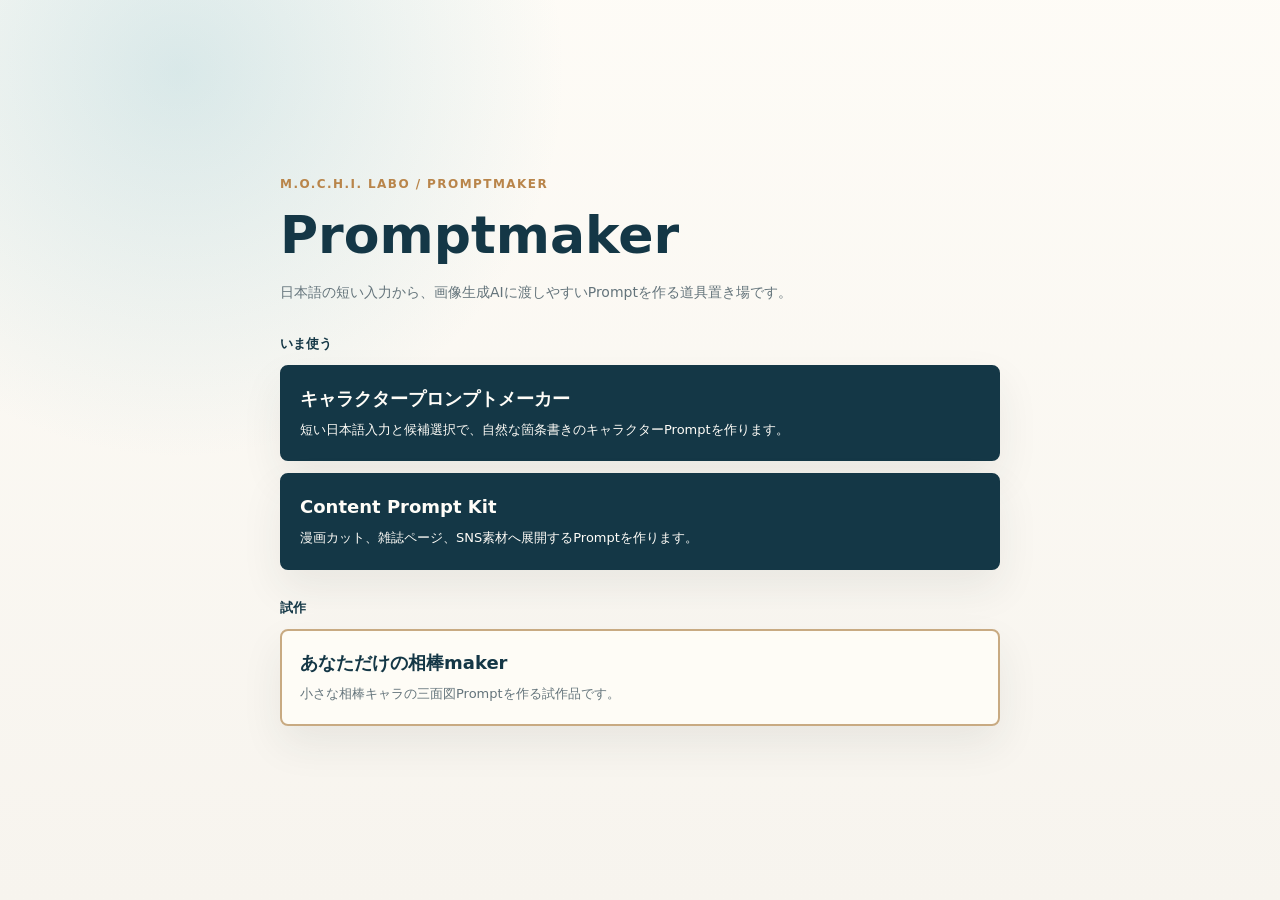
==== index.html @ c6460d51 "Add Promptmaker tools" ====
<!doctype html>
<html lang="ja">
<head>
  <meta charset="utf-8">
  <meta name="viewport" content="width=device-width, initial-scale=1">
  <title>Promptmaker</title>
  <style>
    :root {
      --bg: #f7f4ee;
      --surface: #fffdf8;
      --ink: #1d2f39;
      --muted: #64747b;
      --line: #c8aa82;
      --sea: #143746;
      --amber: #b9854a;
    }

    * {
      box-sizing: border-box;
    }

    html {
      min-width: 320px;
      background: var(--bg);
      color: var(--ink);
      font-family: "Yu Gothic", "Hiragino Kaku Gothic ProN", "Noto Sans JP", system-ui, sans-serif;
      line-height: 1.8;
    }

    body {
      margin: 0;
    }

    main {
      min-height: 100svh;
      display: grid;
      align-content: center;
      padding: 32px 16px;
      background:
        radial-gradient(circle at 14% 8%, rgba(134, 190, 203, 0.3), transparent 28%),
        linear-gradient(180deg, rgba(255, 253, 248, 0.82), rgba(247, 244, 238, 0.98));
    }

    .shell {
      width: min(100%, 720px);
      margin: 0 auto;
    }

    .eyebrow {
      margin: 0 0 8px;
      color: var(--amber);
      font-size: 12px;
      font-weight: 700;
      letter-spacing: 0.12em;
      text-transform: uppercase;
    }

    h1 {
      margin: 0;
      color: var(--sea);
      font-size: clamp(30px, 9vw, 52px);
      line-height: 1.2;
      letter-spacing: 0;
    }

    .lead {
      max-width: 560px;
      margin: 14px 0 24px;
      color: var(--muted);
      font-size: 14px;
    }

    .section-label {
      margin: 26px 0 10px;
      color: var(--sea);
      font-size: 13px;
      font-weight: 700;
    }

    .tool-link {
      display: block;
      border: 2px solid var(--line);
      border-radius: 8px;
      padding: 18px;
      color: inherit;
      background: rgba(255, 253, 248, 0.88);
      text-decoration: none;
      box-shadow: 0 18px 42px rgba(32, 46, 52, 0.08);
    }

    .tool-link.primary {
      border-color: var(--sea);
      background: var(--sea);
      color: var(--surface);
    }

    .tool-link.primary strong,
    .tool-link.primary span {
      color: var(--surface);
    }

    .tool-link + .tool-link {
      margin-top: 12px;
    }

    .tool-link strong {
      display: block;
      color: var(--sea);
      font-size: 18px;
      line-height: 1.5;
    }

    .tool-link span {
      display: block;
      margin-top: 6px;
      color: var(--muted);
      font-size: 13px;
    }
  </style>
</head>
<body>
  <main>
    <div class="shell">
      <p class="eyebrow">M.O.C.H.I. LABO / Promptmaker</p>
      <h1>Promptmaker</h1>
      <p class="lead">日本語の短い入力から、画像生成AIに渡しやすいPromptを作る道具置き場です。</p>
      <p class="section-label">いま使う</p>
      <a class="tool-link primary" href="simple-character-promptmaker/">
        <strong>キャラクタープロンプトメーカー</strong>
        <span>短い日本語入力と候補選択で、自然な箇条書きのキャラクターPromptを作ります。</span>
      </a>
      <a class="tool-link primary" href="content-kit/">
        <strong>Content Prompt Kit</strong>
        <span>漫画カット、雑誌ページ、SNS素材へ展開するPromptを作ります。</span>
      </a>
      <p class="section-label">試作</p>
      <a class="tool-link" href="dev/companion-maker.html">
        <strong>あなただけの相棒maker</strong>
        <span>小さな相棒キャラの三面図Promptを作る試作品です。</span>
      </a>
    </div>
  </main>
</body>
</html>
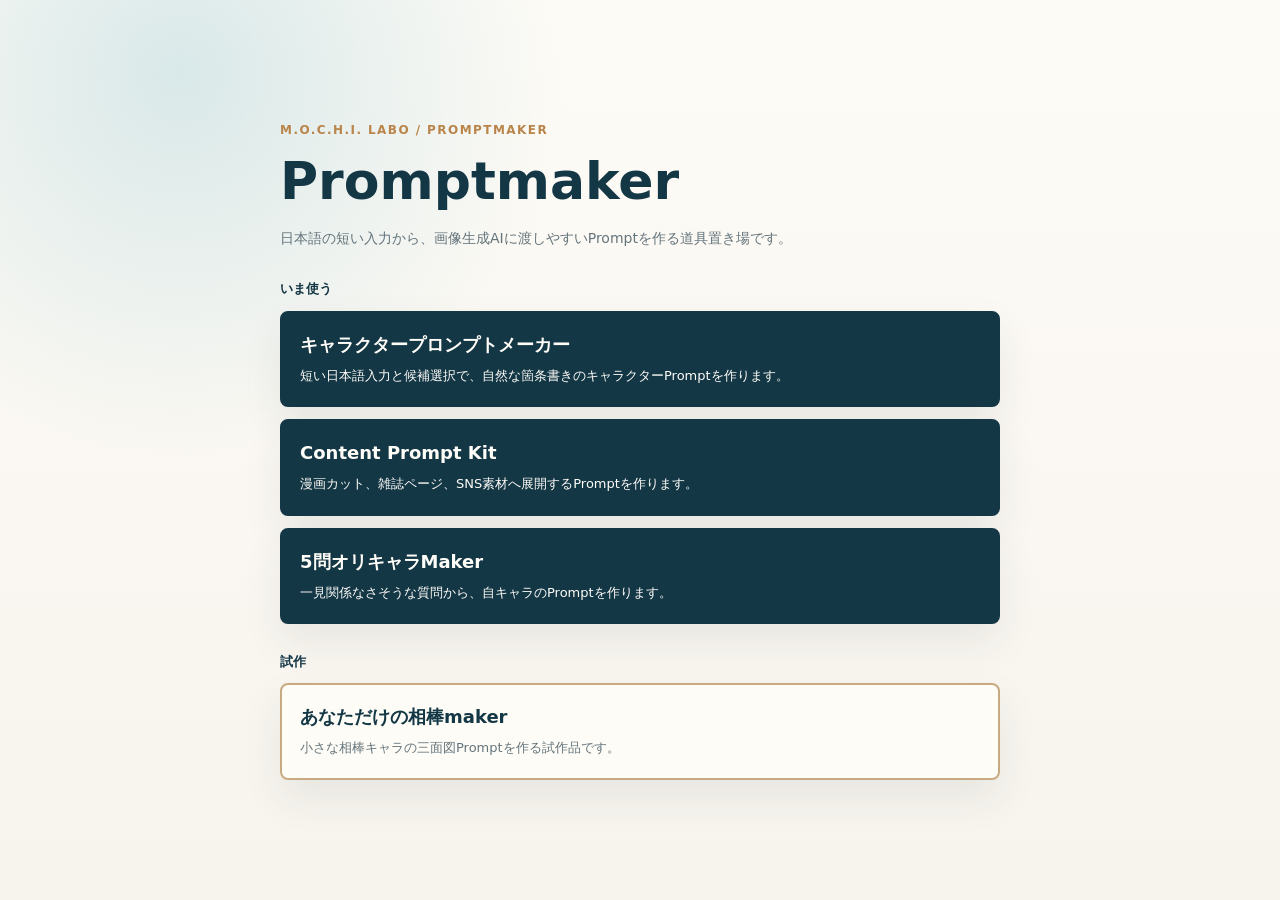
==== commit 2ae4e585: "Add five question character maker" ====
--- a/index.html
+++ b/index.html
@@ -133,6 +133,10 @@
         <strong>Content Prompt Kit</strong>
         <span>漫画カット、雑誌ページ、SNS素材へ展開するPromptを作ります。</span>
       </a>
+      <a class="tool-link primary" href="five-question-character-maker/">
+        <strong>5問オリキャラMaker</strong>
+        <span>一見関係なさそうな質問から、自キャラのPromptを作ります。</span>
+      </a>
       <p class="section-label">試作</p>
       <a class="tool-link" href="dev/companion-maker.html">
         <strong>あなただけの相棒maker</strong>
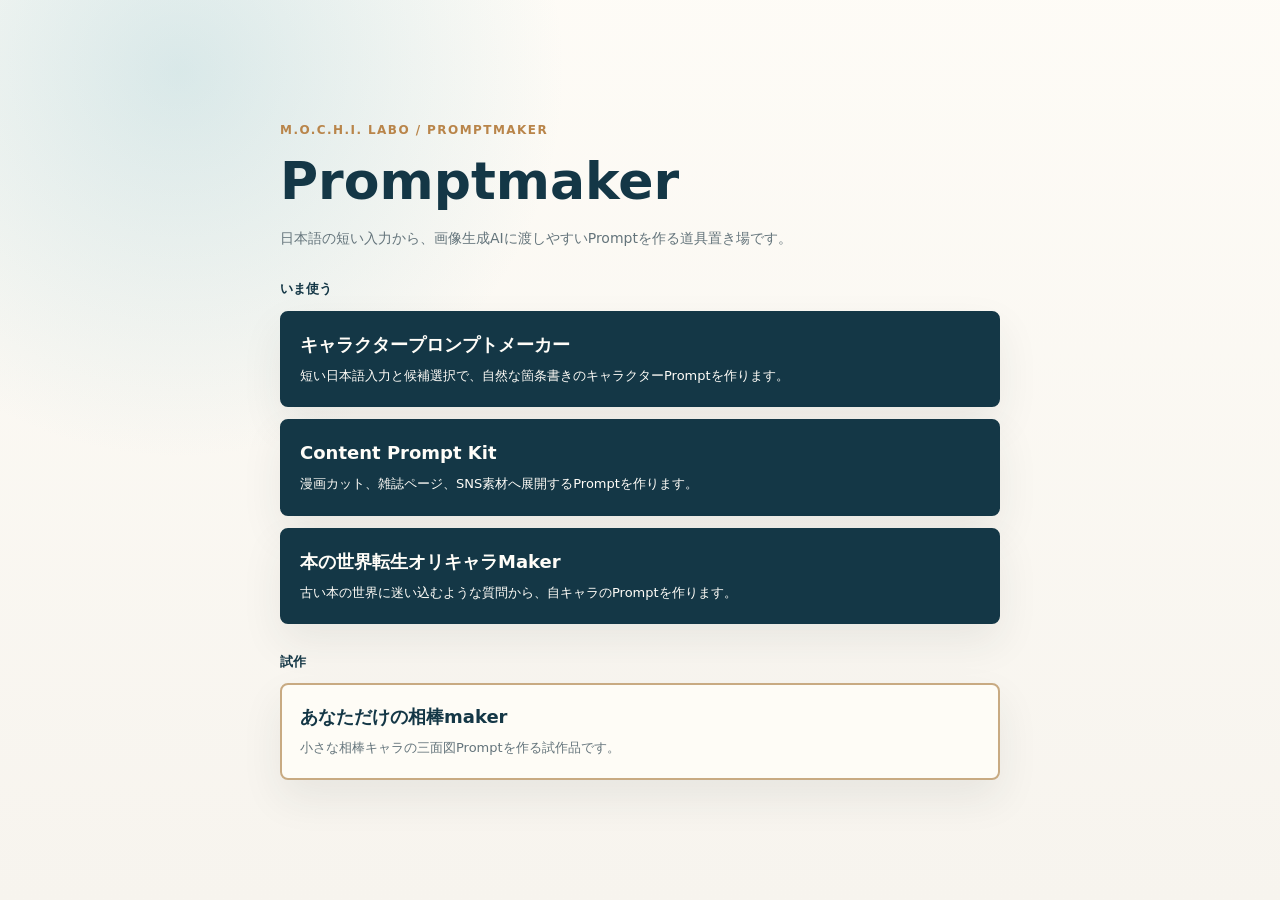
==== commit fefb4875: "Expand book world character maker" ====
--- a/index.html
+++ b/index.html
@@ -134,8 +134,8 @@
         <span>漫画カット、雑誌ページ、SNS素材へ展開するPromptを作ります。</span>
       </a>
       <a class="tool-link primary" href="five-question-character-maker/">
-        <strong>5問オリキャラMaker</strong>
-        <span>一見関係なさそうな質問から、自キャラのPromptを作ります。</span>
+        <strong>本の世界転生オリキャラMaker</strong>
+        <span>古い本の世界に迷い込むような質問から、自キャラのPromptを作ります。</span>
       </a>
       <p class="section-label">試作</p>
       <a class="tool-link" href="dev/companion-maker.html">
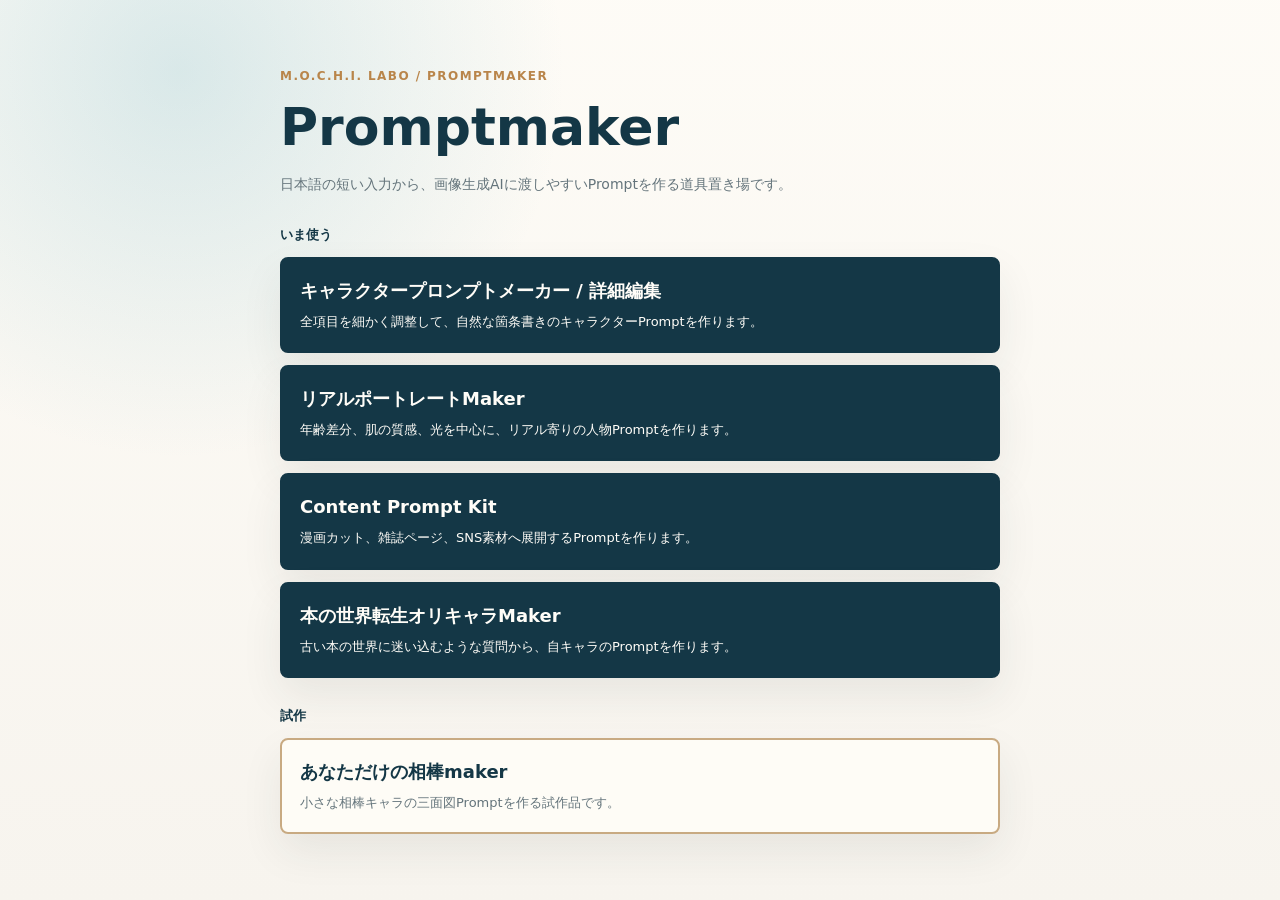
==== commit f56c5ad7: "Add real portrait prompt maker" ====
--- a/index.html
+++ b/index.html
@@ -126,8 +126,12 @@
       <p class="lead">日本語の短い入力から、画像生成AIに渡しやすいPromptを作る道具置き場です。</p>
       <p class="section-label">いま使う</p>
       <a class="tool-link primary" href="simple-character-promptmaker/">
-        <strong>キャラクタープロンプトメーカー</strong>
-        <span>短い日本語入力と候補選択で、自然な箇条書きのキャラクターPromptを作ります。</span>
+        <strong>キャラクタープロンプトメーカー / 詳細編集</strong>
+        <span>全項目を細かく調整して、自然な箇条書きのキャラクターPromptを作ります。</span>
+      </a>
+      <a class="tool-link primary" href="real-portrait-maker/">
+        <strong>リアルポートレートMaker</strong>
+        <span>年齢差分、肌の質感、光を中心に、リアル寄りの人物Promptを作ります。</span>
       </a>
       <a class="tool-link primary" href="content-kit/">
         <strong>Content Prompt Kit</strong>
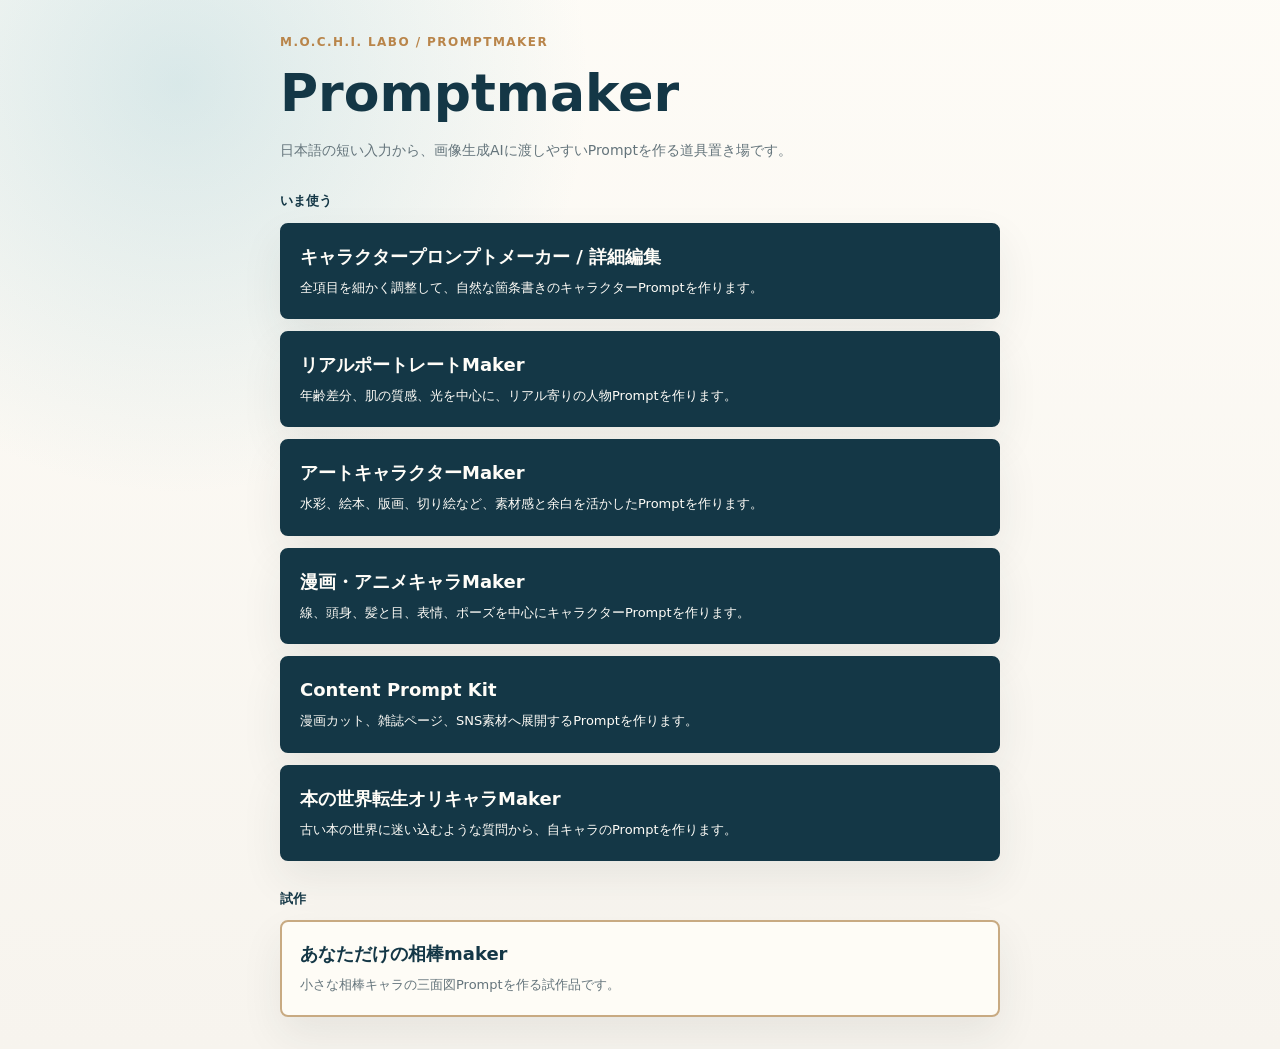
==== commit b13dc020: "Split art and anime character makers" ====
--- a/index.html
+++ b/index.html
@@ -133,6 +133,14 @@
         <strong>リアルポートレートMaker</strong>
         <span>年齢差分、肌の質感、光を中心に、リアル寄りの人物Promptを作ります。</span>
       </a>
+      <a class="tool-link primary" href="art-character-maker/">
+        <strong>アートキャラクターMaker</strong>
+        <span>水彩、絵本、版画、切り絵など、素材感と余白を活かしたPromptを作ります。</span>
+      </a>
+      <a class="tool-link primary" href="anime-comic-maker/">
+        <strong>漫画・アニメキャラMaker</strong>
+        <span>線、頭身、髪と目、表情、ポーズを中心にキャラクターPromptを作ります。</span>
+      </a>
       <a class="tool-link primary" href="content-kit/">
         <strong>Content Prompt Kit</strong>
         <span>漫画カット、雑誌ページ、SNS素材へ展開するPromptを作ります。</span>
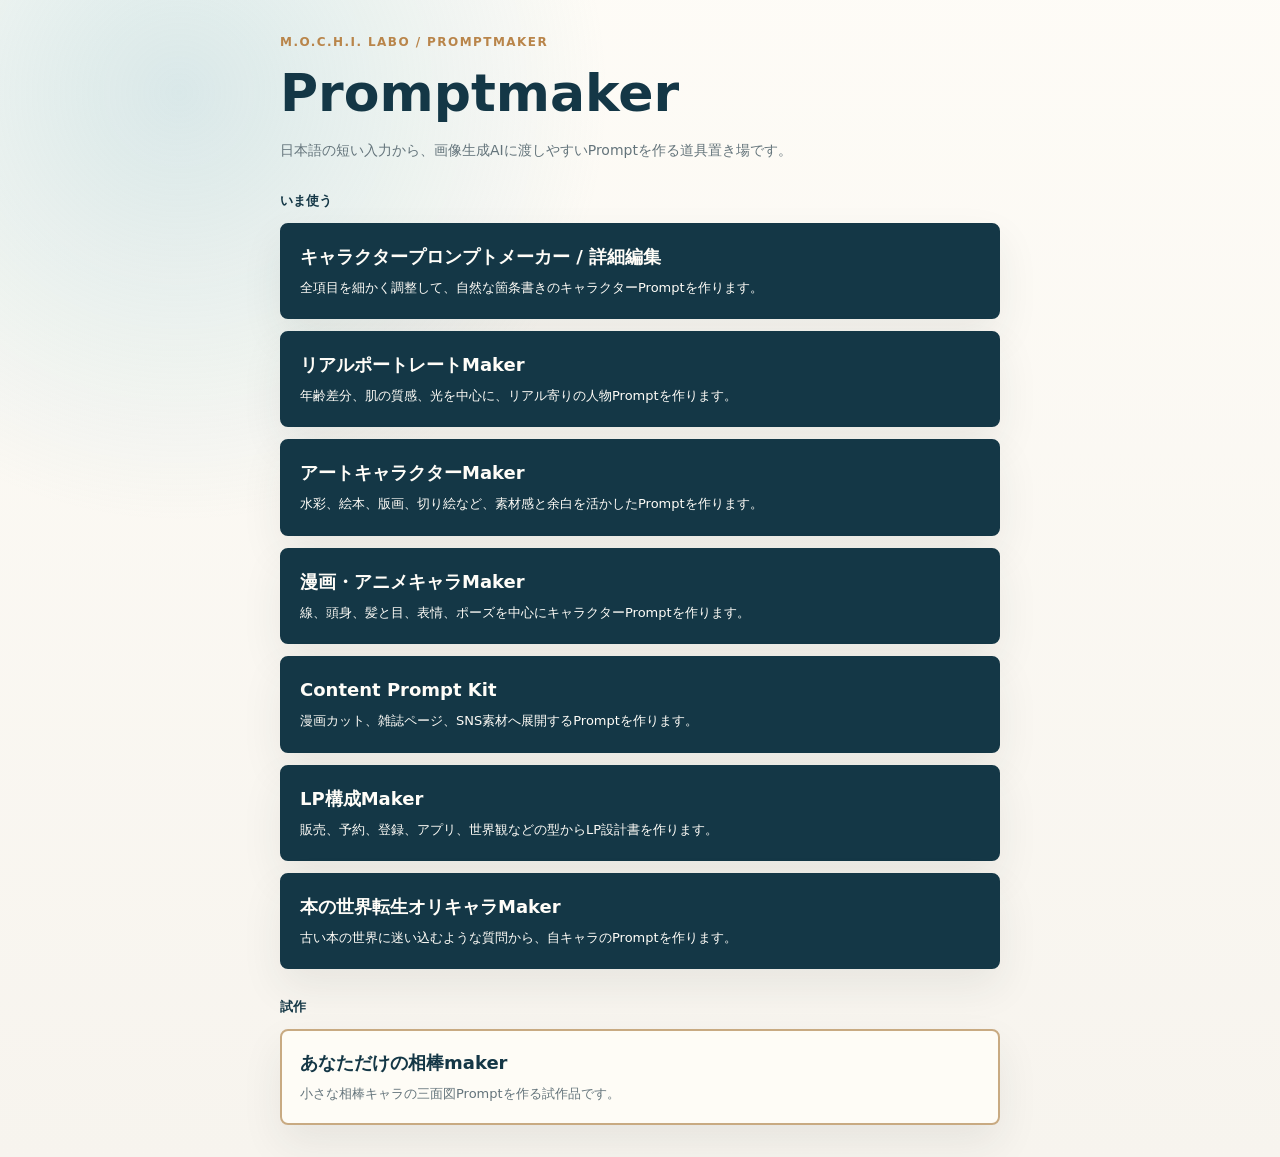
==== commit b4f300b4: "Add LP structure maker" ====
--- a/index.html
+++ b/index.html
@@ -145,6 +145,10 @@
         <strong>Content Prompt Kit</strong>
         <span>漫画カット、雑誌ページ、SNS素材へ展開するPromptを作ります。</span>
       </a>
+      <a class="tool-link primary" href="lp-structure-maker/">
+        <strong>LP構成Maker</strong>
+        <span>販売、予約、登録、アプリ、世界観などの型からLP設計書を作ります。</span>
+      </a>
       <a class="tool-link primary" href="five-question-character-maker/">
         <strong>本の世界転生オリキャラMaker</strong>
         <span>古い本の世界に迷い込むような質問から、自キャラのPromptを作ります。</span>
